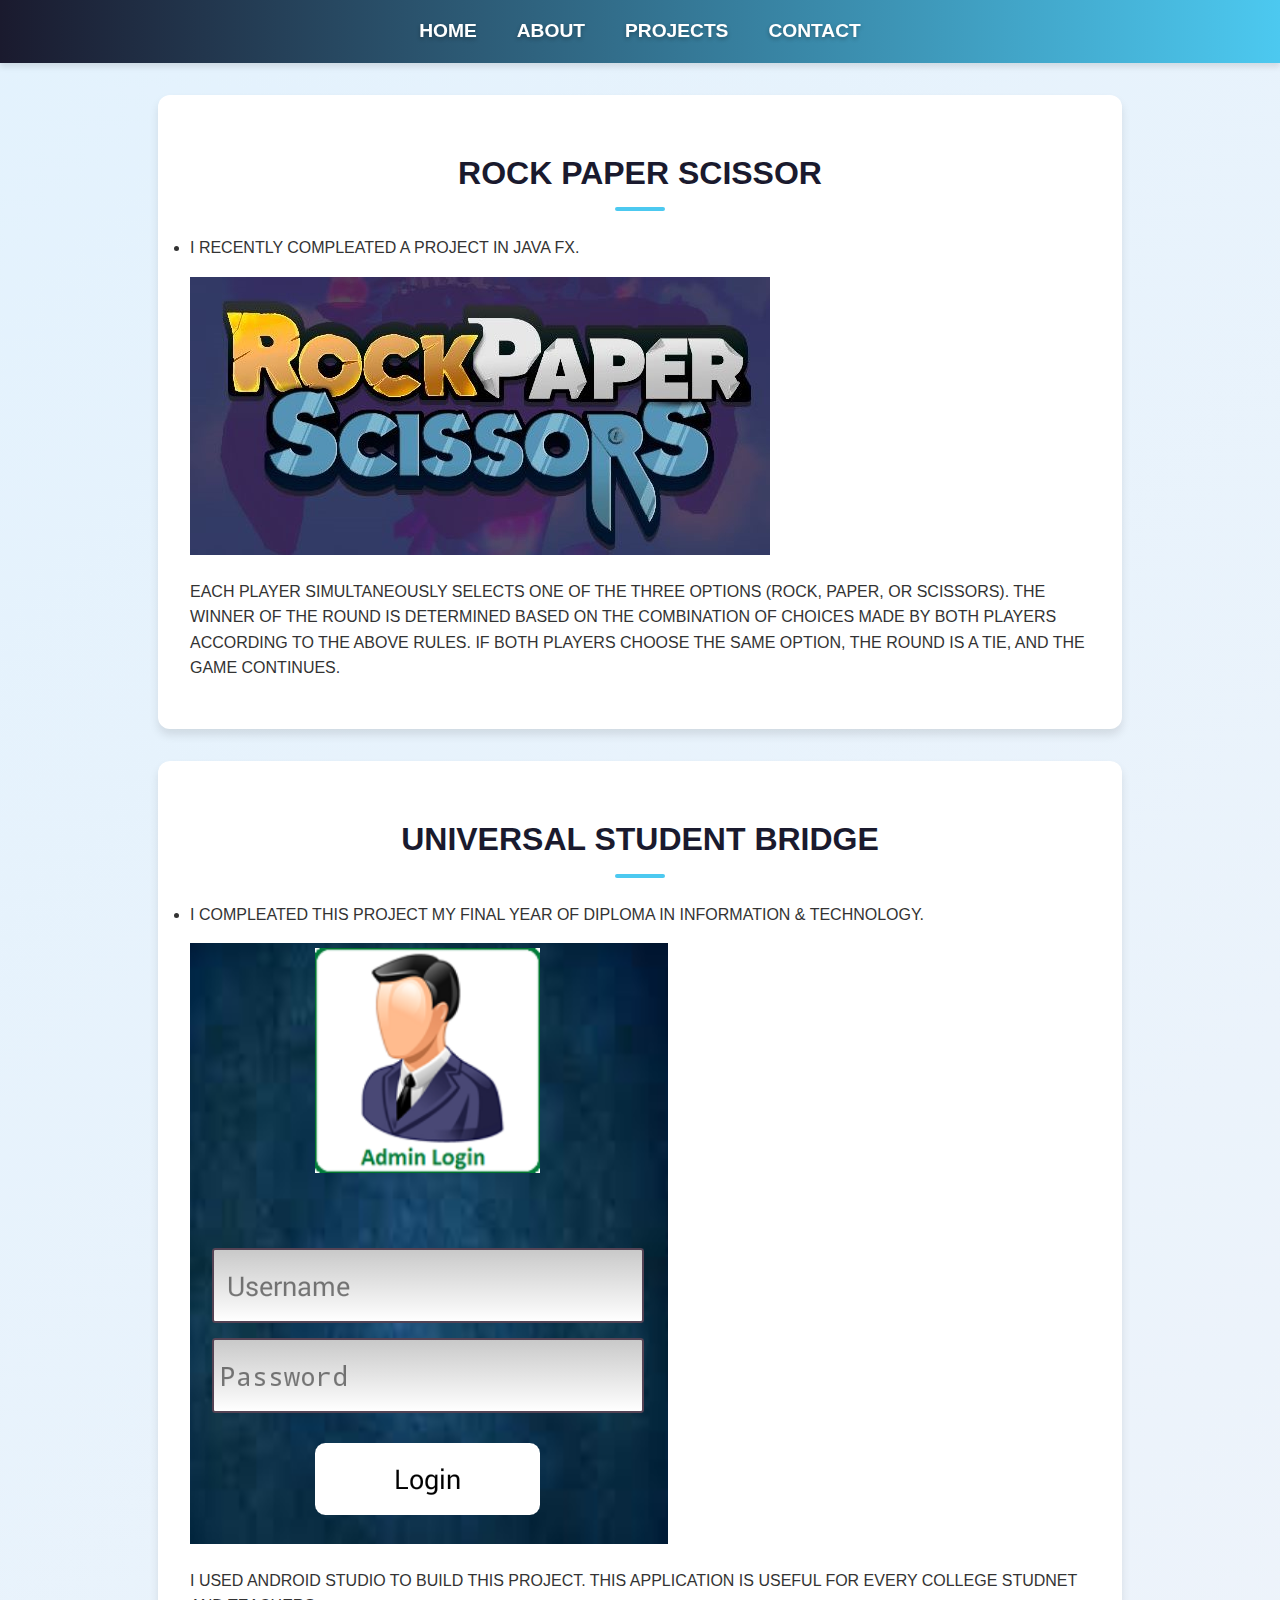
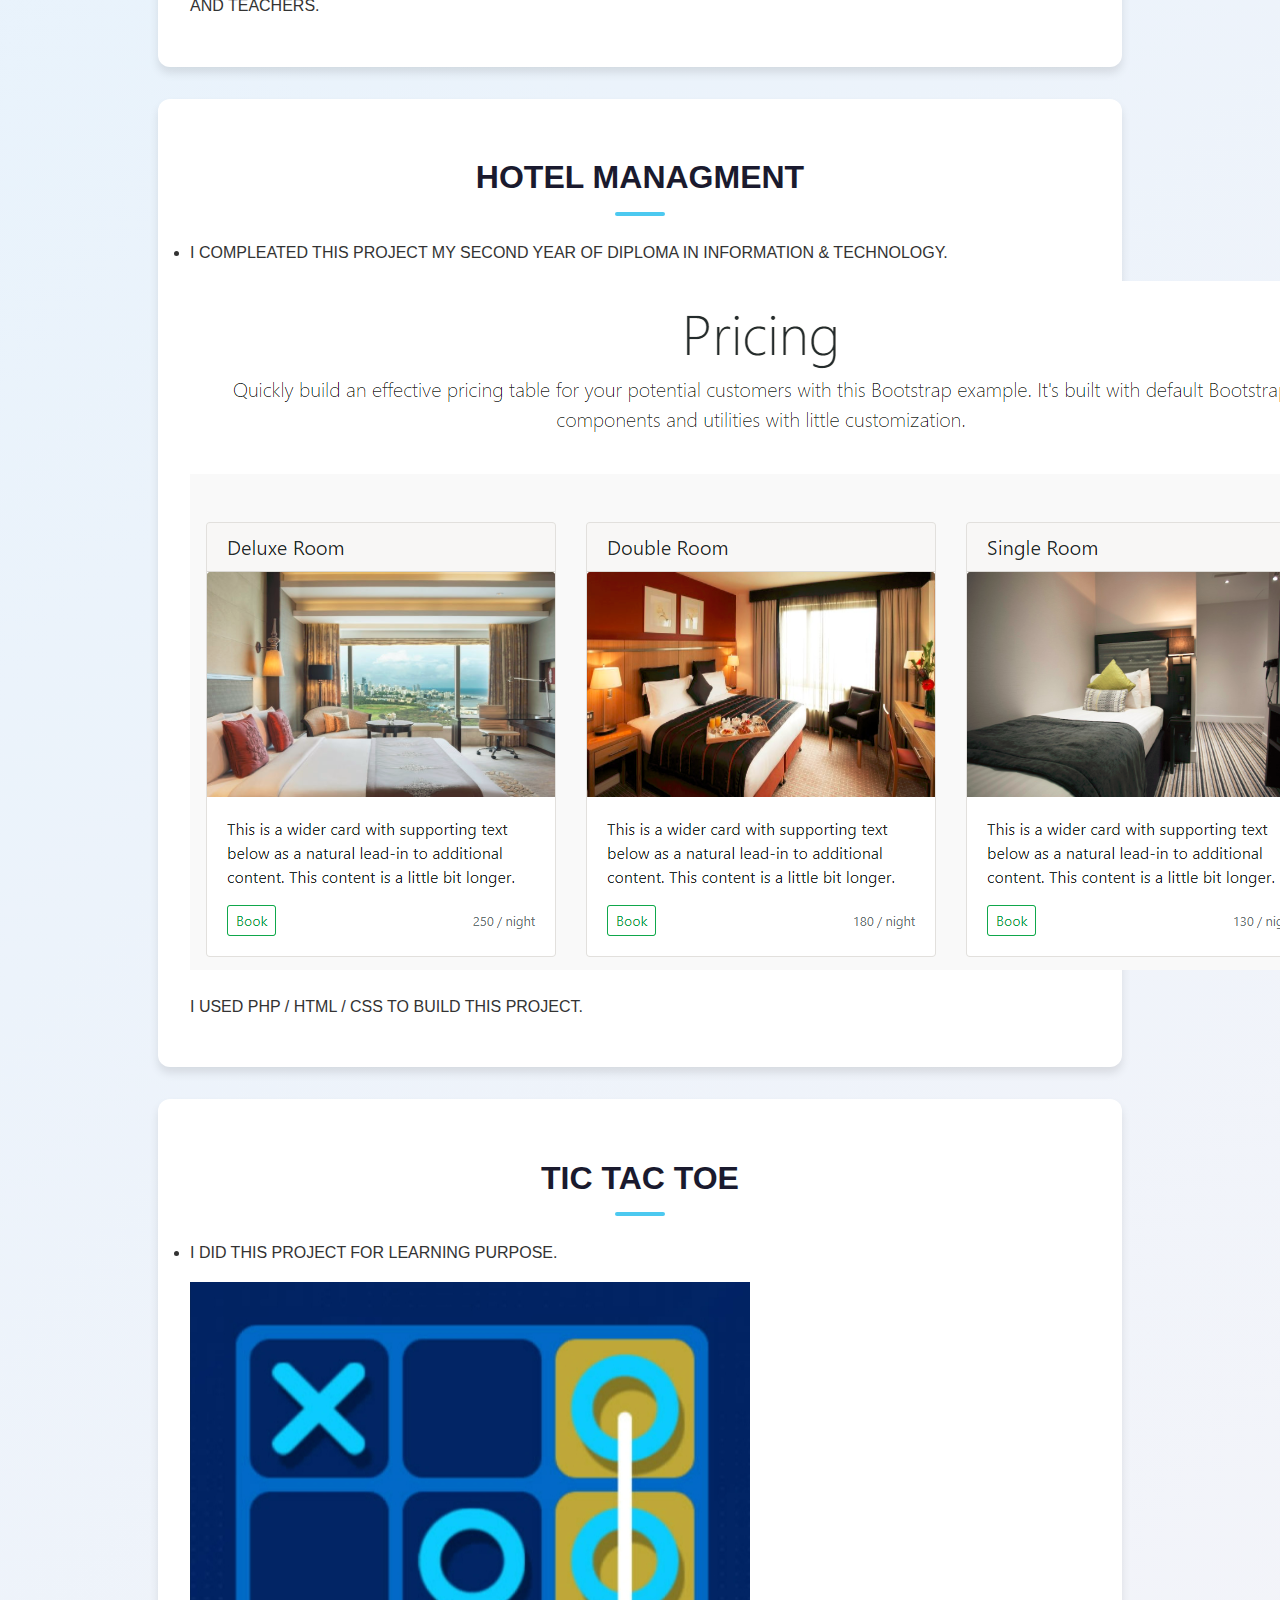
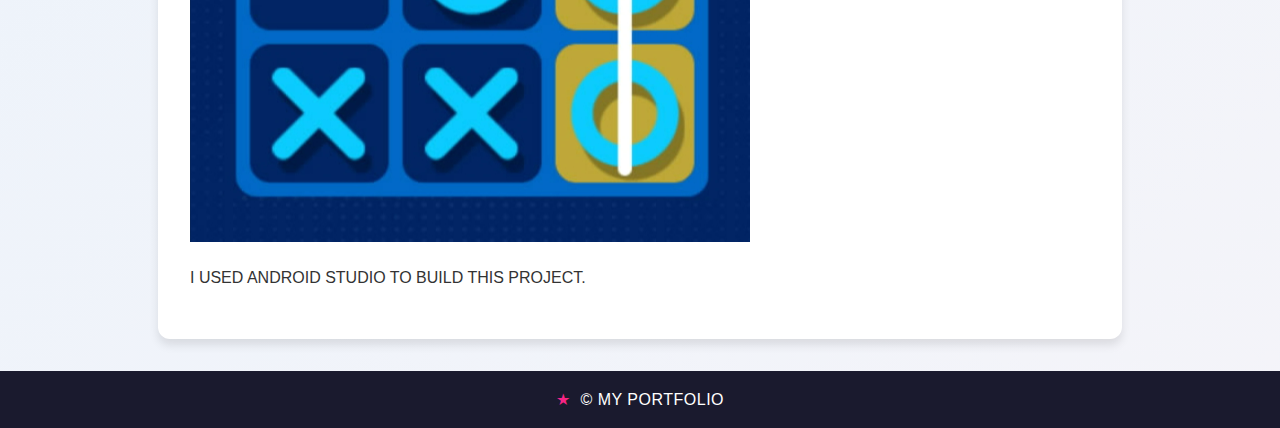
==== projects.html @ 53da2396 "PORTFOLIO DONE" ====
<!-- NAME : VRAJ PANCHAL
STUDENT ID : 0850184  -->

<!DOCTYPE html>
<html lang="en">
<head>
    <meta charset="UTF-8">
    <meta name="viewport" content="width=device-width, initial-scale=1.0">
    <title> MY PROJECTS </title>
    <link rel="stylesheet" href="styles.css">
</head>
<body>
    <header>
        <nav>
            <ul>
                <li><a href="index.html">    HOME     </a></li>
                <li><a href="about.html">    ABOUT    </a></li>
                <li><a href="projects.html"> PROJECTS </a></li>
                <li><a href="contact.html">  CONTACT  </a></li>
            </ul>
        </nav>
    </header>
    <section class="welcome">
        <h1> ROCK PAPER SCISSOR </h1>
        <p> <li> I RECENTLY COMPLEATED A PROJECT IN JAVA FX. </li> </p>
        <img src="ROCK PAPER SCISSOR.jpg" alt="My Photo">
        <p>
            EACH PLAYER SIMULTANEOUSLY SELECTS ONE OF THE THREE OPTIONS (ROCK, PAPER, OR SCISSORS). 
            THE WINNER OF THE ROUND IS DETERMINED BASED ON THE COMBINATION OF CHOICES MADE BY BOTH PLAYERS ACCORDING TO THE ABOVE RULES. 
            IF BOTH PLAYERS CHOOSE THE SAME OPTION, THE ROUND IS A TIE, AND THE GAME CONTINUES.
        </p>
    </section>
    <section class="welcome">
        <h1> UNIVERSAL STUDENT BRIDGE </h1>
        <p> <li> I COMPLEATED THIS PROJECT MY FINAL YEAR OF DIPLOMA IN INFORMATION & TECHNOLOGY. </li> </p>
        <img src="USB.png" alt="My Photo">
        <p> I USED ANDROID STUDIO TO BUILD THIS PROJECT. THIS APPLICATION IS USEFUL FOR EVERY COLLEGE STUDNET AND TEACHERS. </p>
    </section>

    <section class="welcome">
        <h1> HOTEL MANAGMENT </h1>
        <p> <li> I COMPLEATED THIS PROJECT MY SECOND YEAR OF DIPLOMA IN INFORMATION & TECHNOLOGY. </li> </p>
        <img src="HOTEL.png" alt="My Photo">
        <p> I USED PHP / HTML / CSS TO BUILD THIS PROJECT.  </p>
    </section>

    <section class="welcome">
        <h1> TIC TAC TOE </h1>
        <p> <li> I DID THIS PROJECT FOR LEARNING PURPOSE. </li> </p>
        <img src="TIK TAK TOE.png" alt="My Photo">
        <p> I USED ANDROID STUDIO TO BUILD THIS PROJECT.  </p>
    </section>


    <footer>
             <p>&copy; MY PORTFOLIO </p>
    </footer>
</body>
</html>
---- styles.css ----
/* Global Styles */
body {
    font-family: 'Poppins', sans-serif;
    margin: 0;
    padding: 0;
    background: linear-gradient(135deg, #e3f2fd, #f4f4f9);
    color: #333;
    line-height: 1.6;
}

/* Header Styles */
header {
    background: linear-gradient(90deg, #1a1a2e, #4cc9f0);
    padding: 1rem 0;
    box-shadow: 0 4px 6px rgba(0, 0, 0, 0.1);
    position: sticky;
    top: 0;
    z-index: 1000;
}

header nav ul {
    display: flex;
    justify-content: center;
    list-style: none;
    margin: 0;
    padding: 0;
}

header nav ul li {
    margin: 0 20px;
}

header nav ul li a {
    text-decoration: none;
    color: white;
    font-weight: bold;
    font-size: 1.2rem;
    transition: color 0.3s ease, transform 0.3s ease;
    text-shadow: 0 2px 4px rgba(0, 0, 0, 0.3);
}

header nav ul li a:hover,
header nav ul li a.active {
    color: #f72585;
    transform: scale(1.1);
}

/* Hero Section */
.hero-section {
    text-align: center;
    padding: 3rem;
    background: #4cc9f0;
    border-radius: 12px;
    margin: 2rem auto;
    max-width: 900px;
    box-shadow: 0 6px 12px rgba(0, 0, 0, 0.1);
}

.hero-section h1 {
    font-size: 2.5rem;
    color: #fff;
    margin-bottom: 1rem;
}

.hero-section p {
    font-size: 1.2rem;
    color: #fff;
}

/* Section Styling */
section {
    margin: 2rem auto;
    padding: 2rem;
    background: white;
    border-radius: 12px;
    box-shadow: 0 6px 10px rgba(0, 0, 0, 0.1);
    max-width: 900px;
}

section h1, section h2 {
    text-align: center;
    color: #1a1a2e;
    margin-bottom: 1.5rem;
    font-size: 2rem;
    position: relative;
}

section h1::after, section h2::after {
    content: '';
    display: block;
    width: 50px;
    height: 4px;
    background: #4cc9f0;
    margin: 0.5rem auto 0;
    border-radius: 2px;
}

/* Contact Form */
.contact-section form {
    display: grid;
    gap: 1rem;
    text-align: left;
}

.contact-section form label {
    font-weight: bold;
    color: #1a1a2e;
}

.contact-section form input,
.contact-section form textarea {
    width: 100%;
    padding: 0.8rem;
    border: 1px solid #ddd;
    border-radius: 6px;
    font-size: 1rem;
    box-shadow: inset 0 2px 4px rgba(0, 0, 0, 0.1);
    transition: border-color 0.3s ease, box-shadow 0.3s ease;
}

.contact-section form input:focus,
.contact-section form textarea:focus {
    border-color: #4cc9f0;
    box-shadow: 0 0 8px rgba(76, 201, 240, 0.4);
}

.contact-section form .btn {
    background: linear-gradient(90deg, #4cc9f0, #f72585);
    color: white;
    border: none;
    padding: 0.8rem 1.5rem;
    font-size: 1.2rem;
    font-weight: bold;
    border-radius: 6px;
    cursor: pointer;
    text-align: center;
    transition: transform 0.3s ease, background 0.3s ease;
}

.contact-section form .btn:hover {
    background: linear-gradient(90deg, #f72585, #4cc9f0);
    transform: scale(1.05);
}

/* Social Links */
.social-links {
    margin-top: 20px;
    text-align: center;
}

.social-links a {
    display: inline-flex;
    align-items: center;
    text-decoration: none;
    color: #0077b5; /* LinkedIn Blue */
    font-weight: bold;
    font-size: 1.2rem;
    margin: 0.5rem;
}

.social-links a .icon {
    width: 24px;
    height: 24px;
    margin-right: 8px;
}

/* Testimonials Section */
.testimonials-section {
    background: #f4f4f9;
    padding: 2rem;
    margin-top: 3rem;
    border-radius: 12px;
    box-shadow: 0 6px 10px rgba(0, 0, 0, 0.1);
}

.testimonials-section h2 {
    font-size: 2rem;
    text-align: center;
    color: #1a1a2e;
    margin-bottom: 2rem;
}

.testimonial {
    margin-bottom: 1.5rem;
    text-align: center;
    font-style: italic;
}

.testimonial span {
    display: block;
    color: #4cc9f0;
    font-weight: bold;
    margin-top: 0.5rem;
}

/* Footer Styling */
footer {
    background: #1a1a2e;
    color: white;
    text-align: center;
    padding: 1rem;
    margin-top: 2rem;
    font-size: 0.9rem;
    position: relative;
}

footer p {
    margin: 0;
    font-size: 1rem;
    letter-spacing: 0.5px;
}

footer p::before {
    content: '★';
    margin-right: 10px;
    color: #f72585;
}

.footer-social {
    margin-top: 10px;
}

.footer-social a .icon {
    width: 32px;
    height: 32px;
}

/* Responsive Design */
@media (max-width: 768px) {
    header nav ul li {
        margin: 0 10px;
    }

    section {
        padding: 1.5rem;
    }

    header nav ul li a {
        font-size: 1rem;
    }

    .hero-section {
        padding: 2rem;
    }

    .contact-section form .btn {
        width: 100%;
    }

    .testimonials-section {
        padding: 1.5rem;
    }

    .testimonials-section .testimonial {
        font-size: 0.9rem;
    }
}
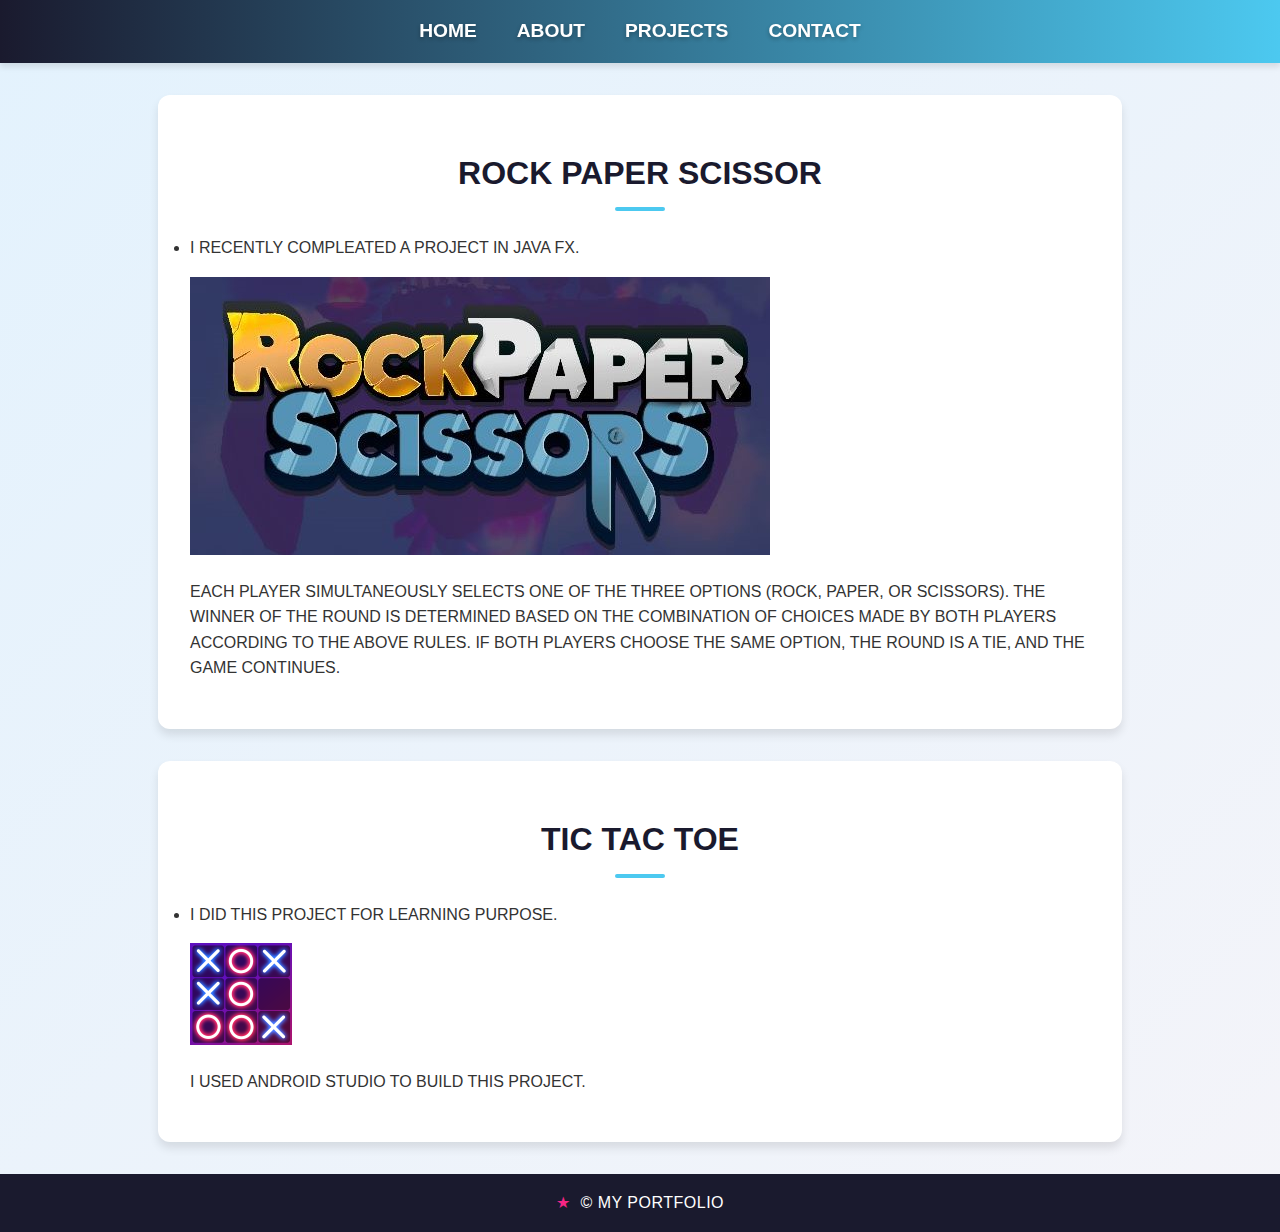
==== commit 14180421: "Initial commit of my portfolio" ====
--- a/projects.html
+++ b/projects.html
@@ -30,19 +30,6 @@
             IF BOTH PLAYERS CHOOSE THE SAME OPTION, THE ROUND IS A TIE, AND THE GAME CONTINUES.
         </p>
     </section>
-    <section class="welcome">
-        <h1> UNIVERSAL STUDENT BRIDGE </h1>
-        <p> <li> I COMPLEATED THIS PROJECT MY FINAL YEAR OF DIPLOMA IN INFORMATION & TECHNOLOGY. </li> </p>
-        <img src="USB.png" alt="My Photo">
-        <p> I USED ANDROID STUDIO TO BUILD THIS PROJECT. THIS APPLICATION IS USEFUL FOR EVERY COLLEGE STUDNET AND TEACHERS. </p>
-    </section>
-
-    <section class="welcome">
-        <h1> HOTEL MANAGMENT </h1>
-        <p> <li> I COMPLEATED THIS PROJECT MY SECOND YEAR OF DIPLOMA IN INFORMATION & TECHNOLOGY. </li> </p>
-        <img src="HOTEL.png" alt="My Photo">
-        <p> I USED PHP / HTML / CSS TO BUILD THIS PROJECT.  </p>
-    </section>
 
     <section class="welcome">
         <h1> TIC TAC TOE </h1>
